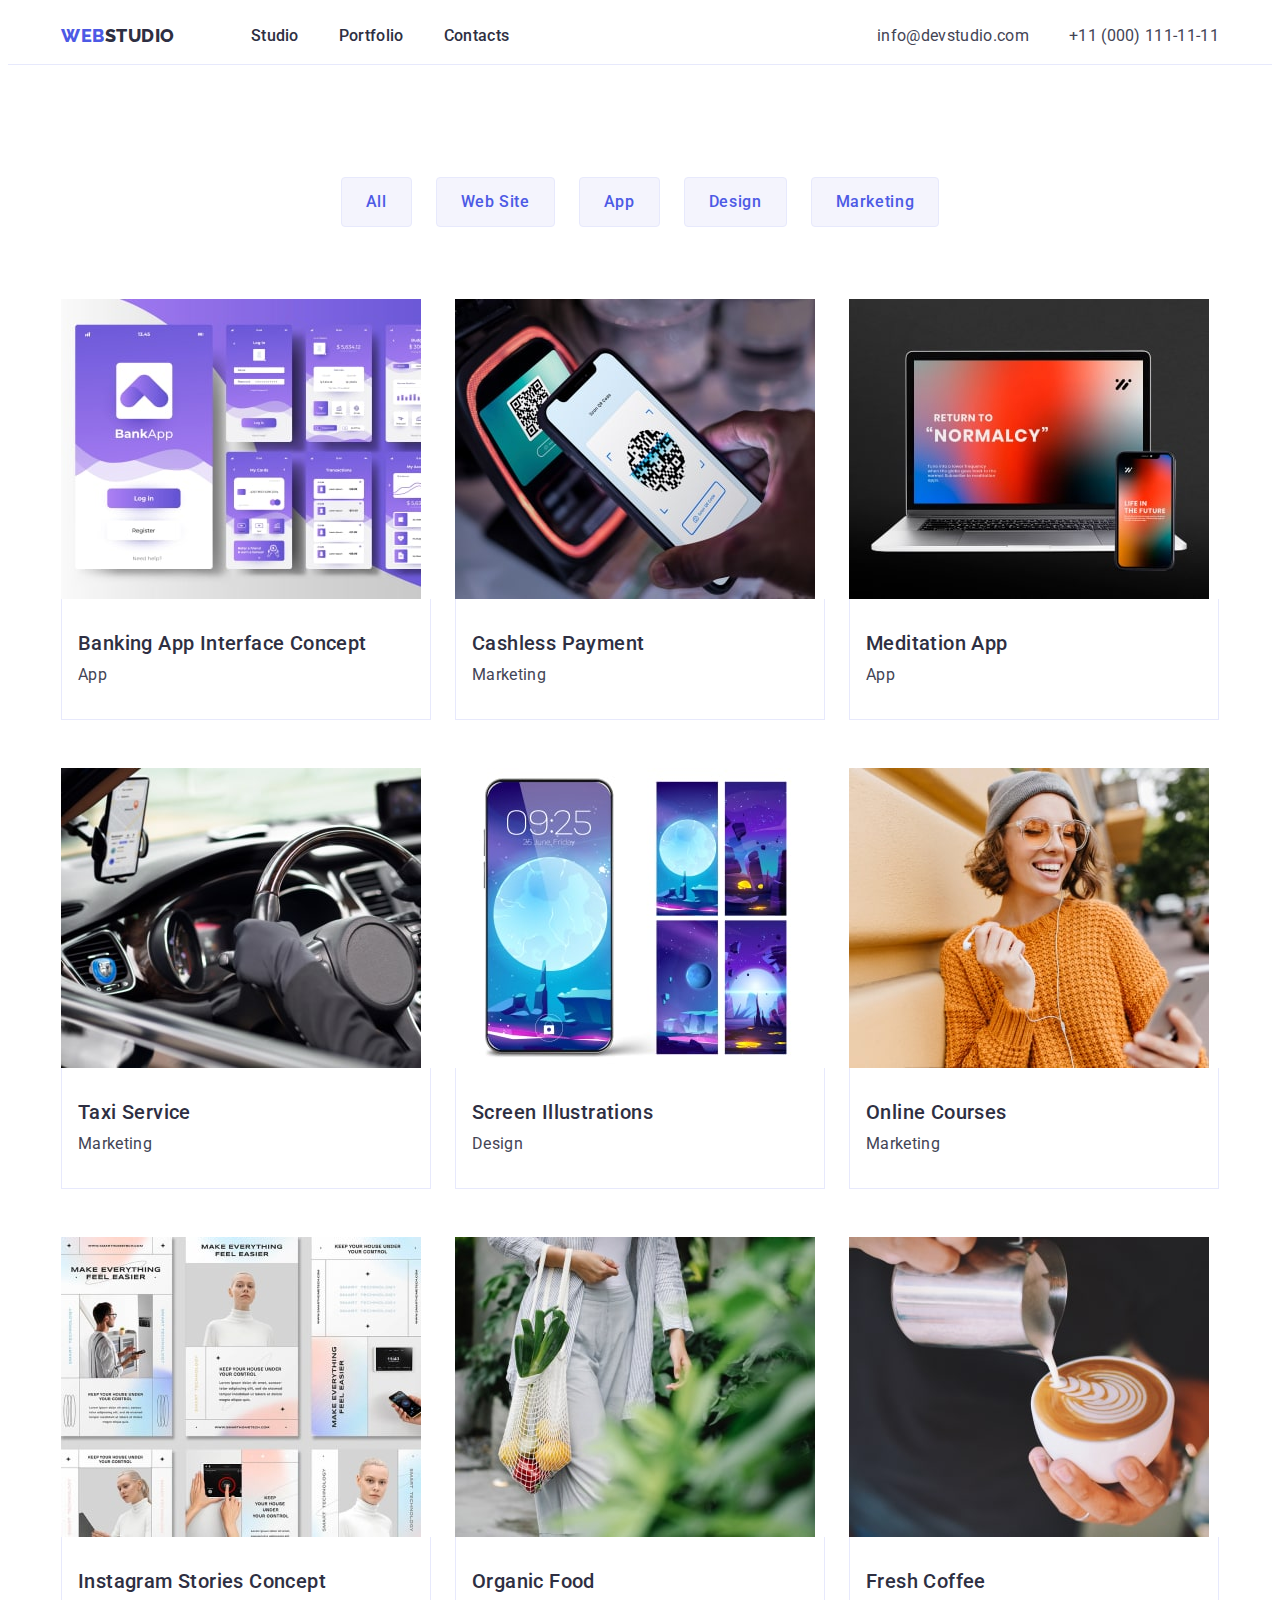
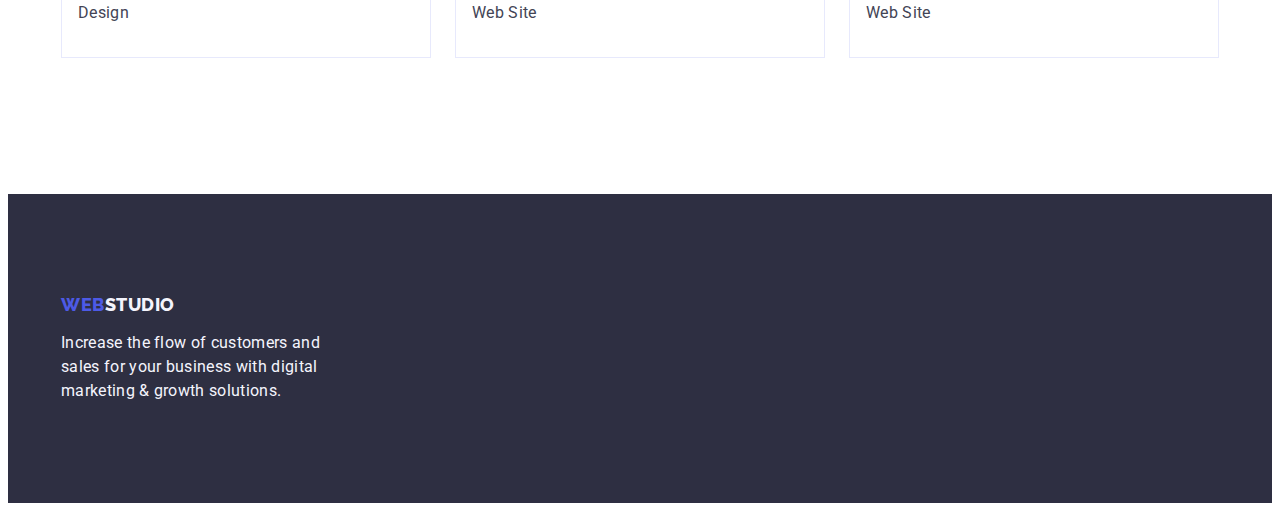
==== portfolio.html @ c76a2763 "Initial commit" ====
<!DOCTYPE html>
<html lang="en">
  <head>
    <meta charset="UTF-8" />
    <meta name="viewport" content="width=device-width, initial-scale=1.0" />
    <title>Portfolio</title>
    <link rel="preconnect" href="https://fonts.googleapis.com" />
    <link rel="preconnect" href="https://fonts.gstatic.com" crossorigin />
    <link
      href="https://fonts.googleapis.com/css2?family=Raleway:wght@800&family=Roboto:wght@400;500;700;900&display=swap"
      rel="stylesheet"
    />
    <link
      rel="stylesheet"
      href="https://cdnjs.cloudflare.com/ajax/libs/modern-normalize/2.0.0/modern-normalize.min.css"
      integrity="sha512-4xo8blKMVCiXpTaLzQSLSw3KFOVPWhm/TRtuPVc4WG6kUgjH6J03IBuG7JZPkcWMxJ5huwaBpOpnwYElP/m6wg=="
      crossorigin="anonymous"
      referrerpolicy="no-referrer"
    />
    <link rel="stylesheet" href="./css/style.css" />
  </head>
  <body>
    <header class="header">
      <div class="container header-container">
        <nav class="header-nav">
          <a class="logo-link link" href="./index.html"
            >Web<span class="logo-decoration">Studio</span></a
          >
          <ul class="menu-list list">
            <li class="menu-list-item">
              <a class="menu-link link" href="./index.html">Studio</a>
            </li>
            <li class="menu-list-item">
              <a class="menu-link link" href="./portfolio.html">Portfolio</a>
            </li>
            <li class="menu-list-item">
              <a class="menu-link link" href="">Contacts</a>
            </li>
          </ul>
        </nav>
        <address class="address">
          <ul class="address-list list">
            <li class="address-list-item">
              <a class="addres-link link" href="mailto:info@devstudio.com"
                >info@devstudio.com</a
              >
            </li>
            <li class="address-list-item">
              <a class="addres-link link" href="tel:+110001111111"
                >+11 (000) 111-11-11</a
              >
            </li>
          </ul>
        </address>
      </div>
    </header>
    <main>
      <section class="project-section">
        <div class="container">
          <h1 class="visually-hidden">Portfolio</h1>
          <ul class="button-list list">
            <li class="button-list-item">
              <button class="portfolio-btn" type="button">All</button>
            </li>
            <li class="button-list-item">
              <button class="portfolio-btn" type="button">Web Site</button>
            </li>
            <li class="button-list-item">
              <button class="portfolio-btn" type="button">App</button>
            </li>
            <li class="button-list-item">
              <button class="portfolio-btn" type="button">Design</button>
            </li>
            <li class="button-list-item">
              <button class="portfolio-btn" type="button">Marketing</button>
            </li>
          </ul>
          <ul class="project-list list">
            <li class="project-list-item">
              <a class="portfolio-link link" href="">
                <img
                  src="./images/img-8.jpg"
                  alt="Banking App"
                  width="360"
                  height="300"
                />
                <div class="progect-name-container">
                  <h2 class="project-title">Banking App Interface Concept</h2>
                  <p class="project-text">App</p>
                </div>
              </a>
            </li>
            <li class="project-list-item">
              <a class="portfolio-link link" href="">
                <img
                  src="./images/img-7.jpg"
                  alt="Cashless Payment"
                  width="360"
                  height="300"
                />
                <div class="progect-name-container">
                  <h2 class="project-title">Cashless Payment</h2>
                  <p class="project-text">Marketing</p>
                </div>
              </a>
            </li>
            <li class="project-list-item">
              <a class="portfolio-link link" href="">
                <img
                  src="./images/img-6.jpg"
                  alt="Meditation App"
                  width="360"
                  height="300"
                />
                <div class="progect-name-container">
                  <h2 class="project-title">Meditation App</h2>
                  <p class="project-text">App</p>
                </div>
              </a>
            </li>
            <li class="project-list-item">
              <a class="portfolio-link link" href="">
                <img
                  src="./images/img-5.jpg"
                  alt="Taxi Service"
                  width="360"
                  height="300"
                />
                <div class="progect-name-container">
                  <h2 class="project-title">Taxi Service</h2>
                  <p class="project-text">Marketing</p>
                </div>
              </a>
            </li>
            <li class="project-list-item">
              <a class="portfolio-link link" href="">
                <img
                  src="./images/img-4.jpg"
                  alt="Screen Illustrations"
                  width="360"
                  height="300"
                />
                <div class="progect-name-container">
                  <h2 class="project-title">Screen Illustrations</h2>
                  <p class="project-text">Design</p>
                </div>
              </a>
            </li>
            <li class="project-list-item">
              <a class="portfolio-link link" href="">
                <img
                  src="./images/img-3.jpg"
                  alt="Online Courses"
                  width="360"
                  height="300"
                />
                <div class="progect-name-container">
                  <h2 class="project-title">Online Courses</h2>
                  <p class="project-text">Marketing</p>
                </div>
              </a>
            </li>
            <li class="project-list-item">
              <a class="portfolio-link link" href="">
                <img
                  src="./images/img-2.jpg"
                  alt="Instagram Stories"
                  width="360"
                  height="300"
                />
                <div class="progect-name-container">
                  <h2 class="project-title">Instagram Stories Concept</h2>
                  <p class="project-text">Design</p>
                </div>
              </a>
            </li>
            <li class="project-list-item">
              <a class="portfolio-link link" href="">
                <img
                  src="./images/img-1.jpg"
                  alt="Organic Food"
                  width="360"
                  height="300"
                />
                <div class="progect-name-container">
                  <h2 class="project-title">Organic Food</h2>
                  <p class="project-text">Web Site</p>
                </div>
              </a>
            </li>
            <li class="project-list-item">
              <a class="portfolio-link link" href="">
                <img
                  src="./images/img.jpg"
                  alt="Fresh Coffee"
                  width="360"
                  height="300"
                />
                <div class="progect-name-container">
                  <h2 class="project-title">Fresh Coffee</h2>
                  <p class="project-text">Web Site</p>
                </div>
              </a>
            </li>
          </ul>
        </div>
      </section>
    </main>
    <footer class="footer">
      <div class="container">
        <a class="footer-logo-link link" href="./index.html"
          >Web<span class="footer-logo-decoration">Studio</span></a
        >
        <p class="footer-text">
          Increase the flow of customers and sales for your business with
          digital marketing & growth solutions.
        </p>
      </div>
    </footer>
  </body>
</html>
---- css/style.css ----
:root {
  --main-color: #434455;
  --main-background-color: #ffffff;
  --navy-blue: #2e2f42;
  --iris: #4d5ae5;
  --ocean: #404bbf;
  --cloud: #f4f4fd;
  --slate: #434455;
}
body {
  font-family: "Roboto", sans-serif;
  font-size: 16px;
  font-weight: 400;
  line-height: 1.5;
  color: var(--main-color);
  background-color: var(--main-background-color);
}
h1,
h2,
h3,
h4,
h5,
h6,
p {
  margin: 0;
}
ul {
  padding: 0;
}
img {
  display: block;
}
.link {
  text-decoration: none;
  color: inherit;
}
.list {
  list-style: none;
}
button {
  cursor: pointer;
  text-align: center;
}
.header {
  border-bottom: 1px solid #e7e9fc;
}
.visually-hidden {
  position: absolute;
  width: 1px;
  height: 1px;
  margin: -1px;
  border: 0;
  padding: 0;
  white-space: nowrap;
  clip-path: inset(100%);
  clip: rect(0 0 0 0);
  overflow: hidden;
}
.container {
  width: 1158px;
  padding-left: 15px;
  padding-right: 15px;
  margin: 0 auto;
}
.header-container {
  display: flex;
  align-items: center;
  justify-content: space-between;
}
.logo-link {
  font-family: Raleway, sans-serif;
  font-size: 18px;
  font-weight: 800;
  line-height: 1.17;
  letter-spacing: 0.03em;
  text-transform: uppercase;
  color: var(--iris);
  margin-right: 76px;
}
.logo-decoration {
  color: #2e2f42;
}
.header-nav {
  display: flex;
  align-items: center;
}
.menu-list {
  display: flex;
  align-items: center;
  gap: 40px;
}

.menu-link {
  font-weight: 500;
  color: var(--navy-blue);
  letter-spacing: 0.02em;
  padding: 24px 0;
}
.menu-link:hover,
.menu-link:focus {
  color: var(--ocean);
}
.address {
  font-style: normal;
}
.address-list {
  display: flex;
  gap: 40px;
}
.addres-link {
  color: var(--slate);
  letter-spacing: 0.02em;
}
.addres-link:not(:last-child) {
  margin-right: 20px;
}
.addres-link:hover,
.addres-link:focus {
  color: var(--ocean);
}
.section-solution {
  padding: 188px 0;
  margin: auto;
}
.solution-title {
  font-size: 56px;
  font-weight: 700;
  line-height: 1.07;
  letter-spacing: 0.02em;
  text-align: center;
  max-width: 496px;
  margin: 0 auto;
  color: #ffffff;
  padding-bottom: 48px;
}
.solution-btn {
  font-family: "Roboto", sans-serif;
  font-size: 16px;
  background-color: var(--iris);
  line-height: 1.5;
  letter-spacing: 0.04em;
  font-weight: 500;
  color: white;
  margin: 0 auto;
  display: block;
  min-width: 169px;
  height: 56px;
  border: none;
  border-radius: 4px;
}
.solution-btn:hover,
.solution-btn:focus {
  background-color: var(--ocean);
}
.section-company {
  padding: 120px 0;
}
.company-list,
.team-list,
.work-list {
  display: flex;
  gap: 24px;
}
.section-work {
  padding-bottom: 120px;
}
.section-team {
  background-color: var(--cloud);
}
.company-title,
.team-name,
.project-title {
  font-weight: 500;
  font-size: 20px;
  line-height: 1.2;
  letter-spacing: 0.02em;
  color: var(--navy-blue);
}
.company-title {
  margin-bottom: 8px;
}
.company-list-item {
  width: calc((100% - 48px) / 3);
}
.team-title,
.work-title {
  font-size: 36px;
  font-weight: 700;
  line-height: 1.11;
  color: var(--navy-blue);
  text-align: center;
  text-transform: capitalize;
  margin-bottom: 72px;
}
.section-team {
  padding: 120px 0;
}
.team-name-container {
  padding: 32px 16px;
}
.team-title,
.company-text {
  letter-spacing: 0.02em;
}
.team-list-item {
  background-color: #ffffff;
  border-radius: 0 0 4px 4px;
}
.team-name {
  margin-bottom: 8px;
  text-align: center;
}
.team-text {
  color: var(--slate);
  letter-spacing: 0.02em;
  text-align: center;
}

/* portfolio */

.project-section {
  padding-top: 96px;
  padding-bottom: 120px;
}
.button-list {
  display: flex;
  gap: 24px;
  justify-content: center;
  margin-bottom: 72px;
}
.portfolio-btn {
  font-family: "Roboto", sans-serif;
  font-size: 16px;
  letter-spacing: 0.04em;
  line-height: 1.5;
  background-color: var(--cloud);
  color: var(--iris);
  font-weight: 500;
  padding: 12px 24px;
  border-radius: 4px;
  border: 1px solid #e7e9fc;
}
.portfolio-btn:hover,
.portfolio-btn:focus {
  background-color: var(--ocean);
  color: #ffffff;
  border: 1px solid transparent;
}
.project-list {
  display: flex;
  flex-wrap: wrap;
  column-gap: 24px;
  row-gap: 48px;
}
.project-list-item {
  width: calc((100% - 48px) / 3);
}
.progect-name-container {
  padding: 32px 16px;
  border: 1px solid #e7e9fc;
  border-top: none;
}
.project-title {
  font-size: 20px;
  line-height: 1.2;
  font-weight: 500;
  margin-bottom: 8px;
  color: var(--navy-blue);
}
.project-text {
  color: var(--slate);
  letter-spacing: 0.02em;
}
.section-solution,
.footer {
  background-color: var(--navy-blue);
}
.footer {
  padding-top: 100px;
  padding-bottom: 100px;
}
.footer-text {
  color: var(--cloud);
  letter-spacing: 0.02em;
  max-width: 264px;
}
.footer-logo-link {
  display: inline-block;
  font-family: Raleway, sans-serif;
  font-size: 18px;
  font-weight: 800;
  line-height: 1.17;
  text-transform: uppercase;
  letter-spacing: 0.03em;
  color: var(--iris);
  margin-bottom: 16px;
}
.footer-logo-decoration {
  color: var(--cloud);
}
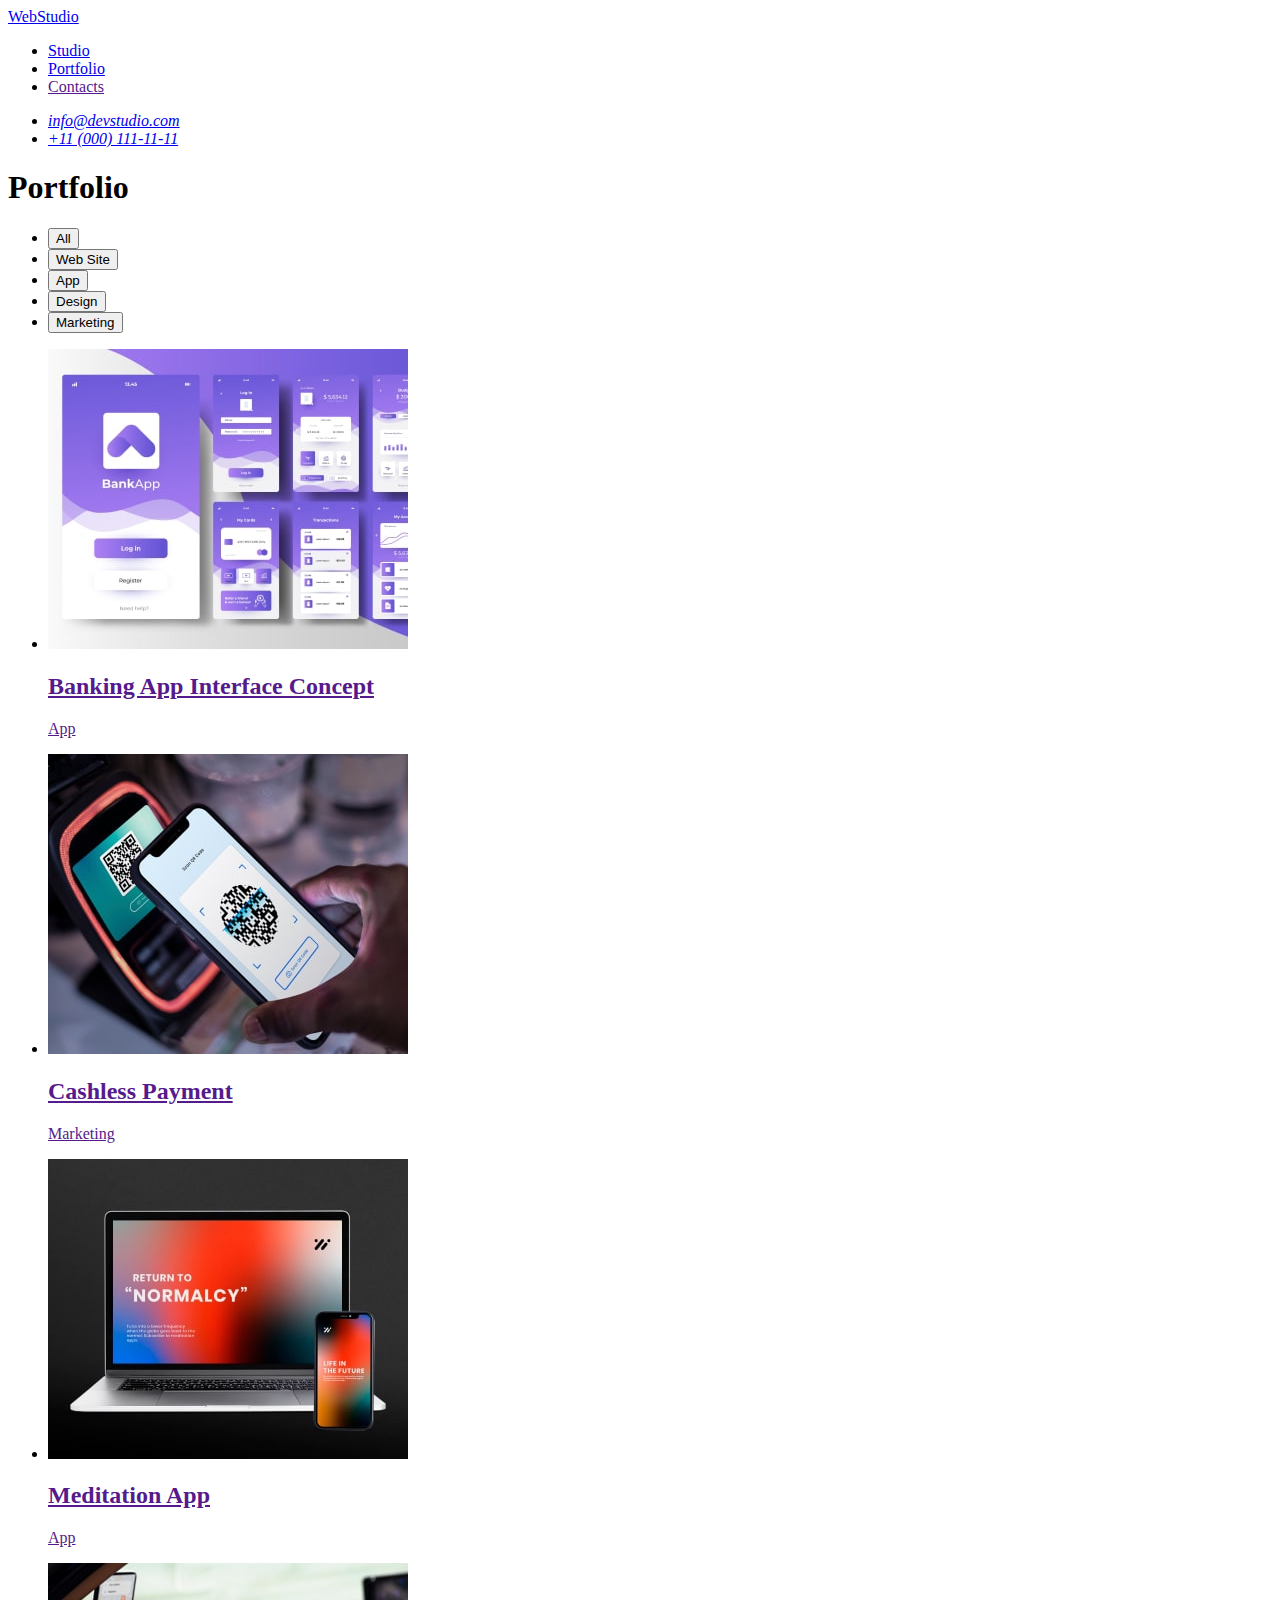
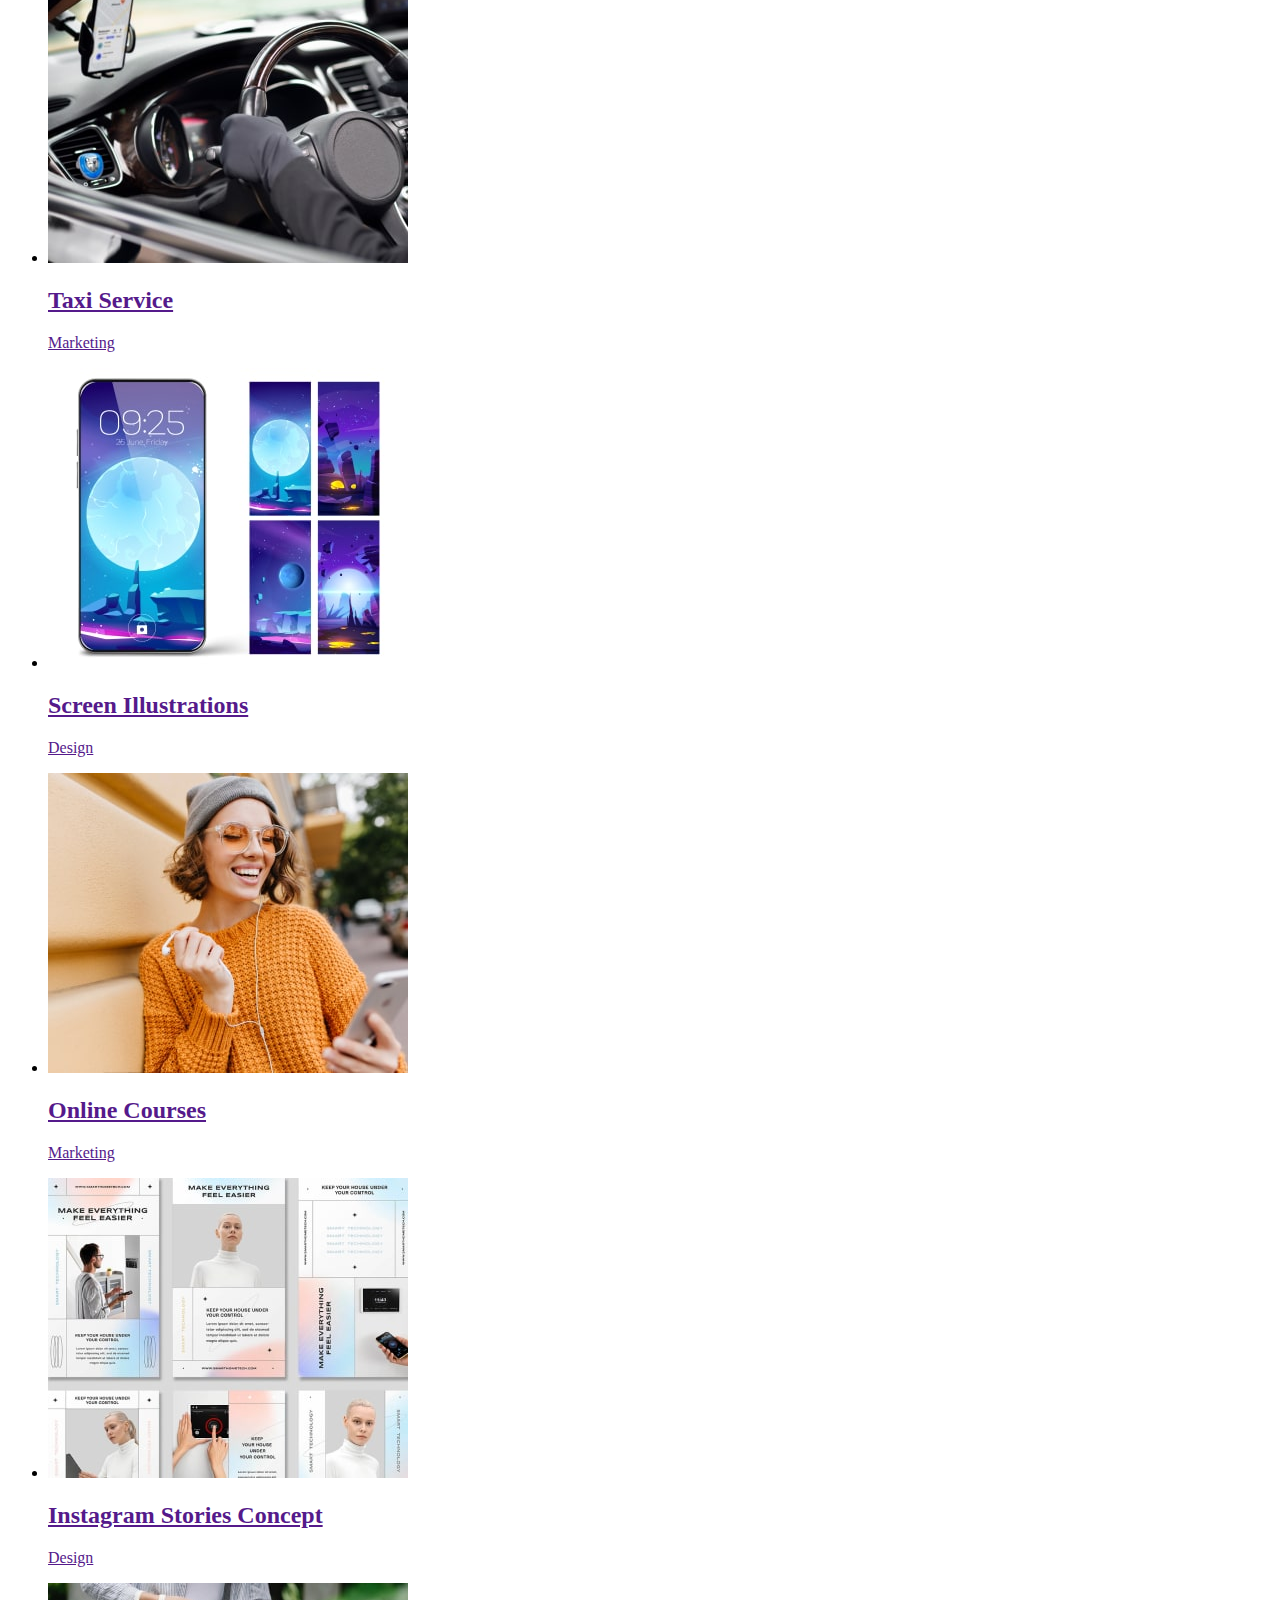
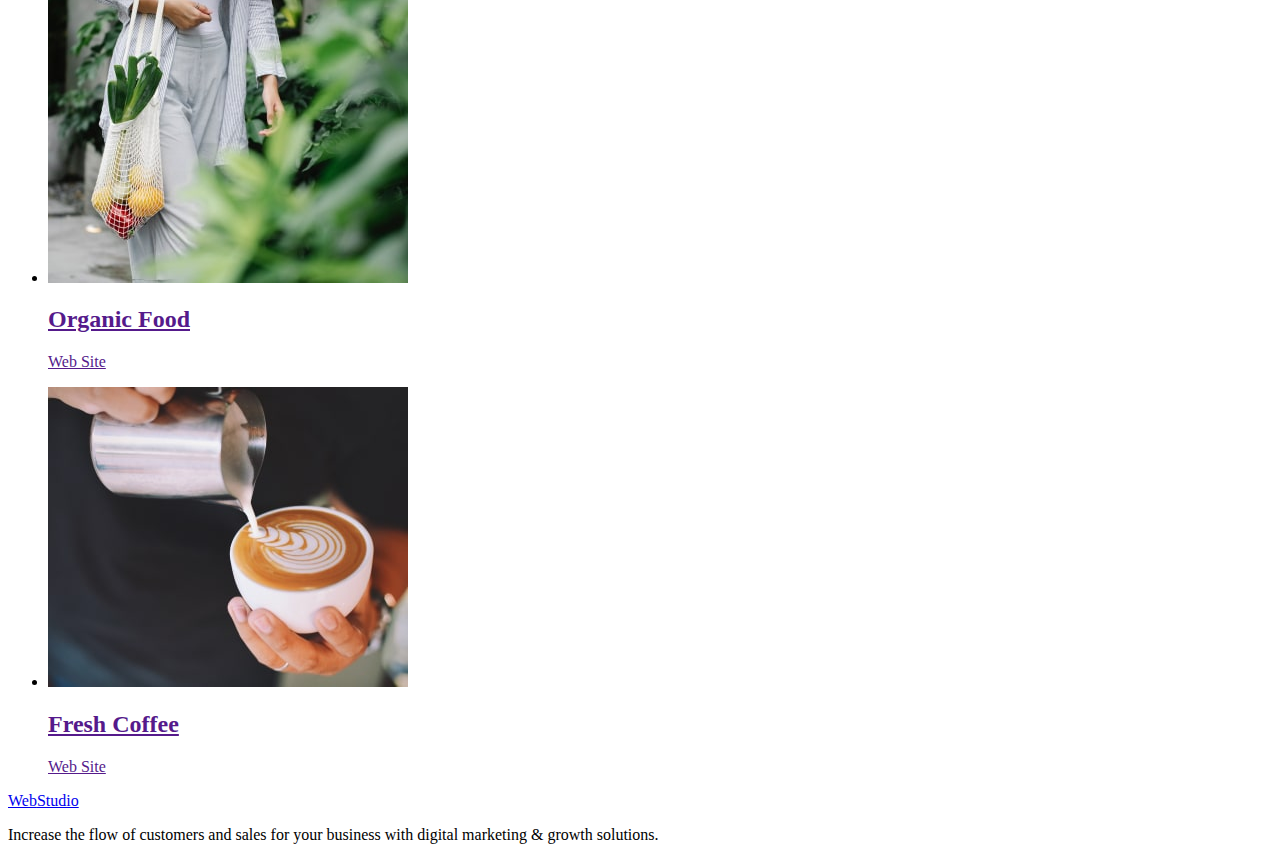
==== commit e26c0d1a: "Test error folder" ====
--- a/portfolio.html
+++ b/portfolio.html
@@ -17,7 +17,7 @@
       crossorigin="anonymous"
       referrerpolicy="no-referrer"
     />
-    <link rel="stylesheet" href="./css/style.css" />
+    <link rel="stylesheet" href="./CSS/style.css" />
   </head>
   <body>
     <header class="header">
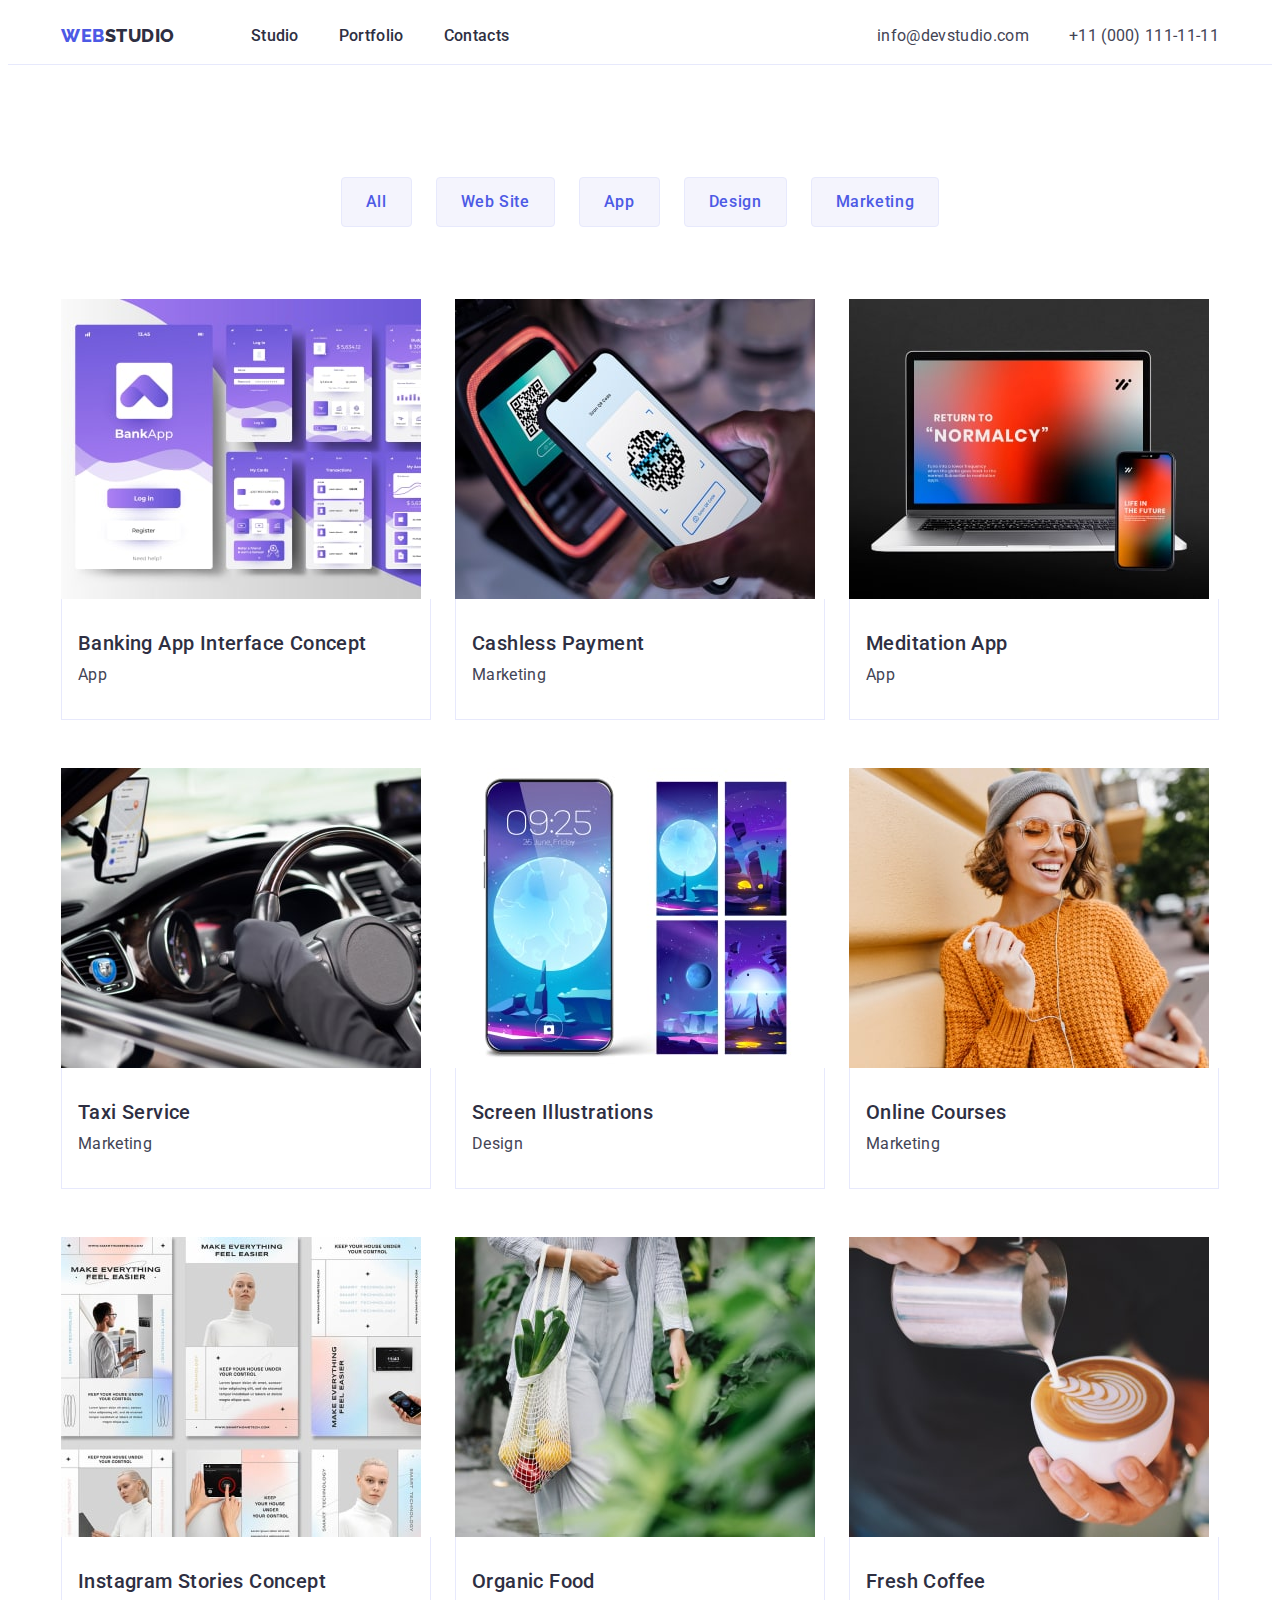
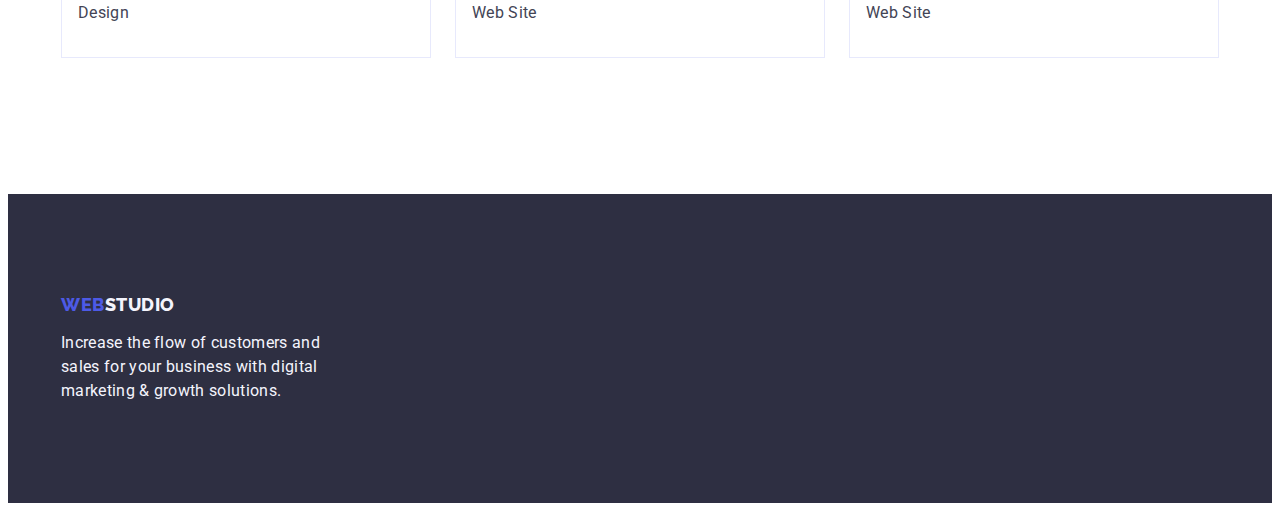
==== commit efa30f49: "Revert "Test error folder"" ====
--- a/portfolio.html
+++ b/portfolio.html
@@ -17,7 +17,7 @@
       crossorigin="anonymous"
       referrerpolicy="no-referrer"
     />
-    <link rel="stylesheet" href="./CSS/style.css" />
+    <link rel="stylesheet" href="./css/style.css" />
   </head>
   <body>
     <header class="header">
--- a/css/style.css
+++ b/css/style.css
@@ -0,0 +1,300 @@
+:root {
+  --main-color: #434455;
+  --main-background-color: #ffffff;
+  --navy-blue: #2e2f42;
+  --iris: #4d5ae5;
+  --ocean: #404bbf;
+  --cloud: #f4f4fd;
+  --slate: #434455;
+}
+body {
+  font-family: "Roboto", sans-serif;
+  font-size: 16px;
+  font-weight: 400;
+  line-height: 1.5;
+  color: var(--main-color);
+  background-color: var(--main-background-color);
+}
+h1,
+h2,
+h3,
+h4,
+h5,
+h6,
+p {
+  margin: 0;
+}
+ul {
+  padding: 0;
+}
+img {
+  display: block;
+}
+.link {
+  text-decoration: none;
+  color: inherit;
+}
+.list {
+  list-style: none;
+}
+button {
+  cursor: pointer;
+  text-align: center;
+}
+.header {
+  border-bottom: 1px solid #e7e9fc;
+}
+.visually-hidden {
+  position: absolute;
+  width: 1px;
+  height: 1px;
+  margin: -1px;
+  border: 0;
+  padding: 0;
+  white-space: nowrap;
+  clip-path: inset(100%);
+  clip: rect(0 0 0 0);
+  overflow: hidden;
+}
+.container {
+  width: 1158px;
+  padding-left: 15px;
+  padding-right: 15px;
+  margin: 0 auto;
+}
+.header-container {
+  display: flex;
+  align-items: center;
+  justify-content: space-between;
+}
+.logo-link {
+  font-family: Raleway, sans-serif;
+  font-size: 18px;
+  font-weight: 800;
+  line-height: 1.17;
+  letter-spacing: 0.03em;
+  text-transform: uppercase;
+  color: var(--iris);
+  margin-right: 76px;
+}
+.logo-decoration {
+  color: #2e2f42;
+}
+.header-nav {
+  display: flex;
+  align-items: center;
+}
+.menu-list {
+  display: flex;
+  align-items: center;
+  gap: 40px;
+}
+
+.menu-link {
+  font-weight: 500;
+  color: var(--navy-blue);
+  letter-spacing: 0.02em;
+  padding: 24px 0;
+}
+.menu-link:hover,
+.menu-link:focus {
+  color: var(--ocean);
+}
+.address {
+  font-style: normal;
+}
+.address-list {
+  display: flex;
+  gap: 40px;
+}
+.addres-link {
+  color: var(--slate);
+  letter-spacing: 0.02em;
+}
+.addres-link:not(:last-child) {
+  margin-right: 20px;
+}
+.addres-link:hover,
+.addres-link:focus {
+  color: var(--ocean);
+}
+.section-solution {
+  padding: 188px 0;
+  margin: auto;
+}
+.solution-title {
+  font-size: 56px;
+  font-weight: 700;
+  line-height: 1.07;
+  letter-spacing: 0.02em;
+  text-align: center;
+  max-width: 496px;
+  margin: 0 auto;
+  color: #ffffff;
+  padding-bottom: 48px;
+}
+.solution-btn {
+  font-family: "Roboto", sans-serif;
+  font-size: 16px;
+  background-color: var(--iris);
+  line-height: 1.5;
+  letter-spacing: 0.04em;
+  font-weight: 500;
+  color: white;
+  margin: 0 auto;
+  display: block;
+  min-width: 169px;
+  height: 56px;
+  border: none;
+  border-radius: 4px;
+}
+.solution-btn:hover,
+.solution-btn:focus {
+  background-color: var(--ocean);
+}
+.section-company {
+  padding: 120px 0;
+}
+.company-list,
+.team-list,
+.work-list {
+  display: flex;
+  gap: 24px;
+}
+.section-work {
+  padding-bottom: 120px;
+}
+.section-team {
+  background-color: var(--cloud);
+}
+.company-title,
+.team-name,
+.project-title {
+  font-weight: 500;
+  font-size: 20px;
+  line-height: 1.2;
+  letter-spacing: 0.02em;
+  color: var(--navy-blue);
+}
+.company-title {
+  margin-bottom: 8px;
+}
+.company-list-item {
+  width: calc((100% - 48px) / 3);
+}
+.team-title,
+.work-title {
+  font-size: 36px;
+  font-weight: 700;
+  line-height: 1.11;
+  color: var(--navy-blue);
+  text-align: center;
+  text-transform: capitalize;
+  margin-bottom: 72px;
+}
+.section-team {
+  padding: 120px 0;
+}
+.team-name-container {
+  padding: 32px 16px;
+}
+.team-title,
+.company-text {
+  letter-spacing: 0.02em;
+}
+.team-list-item {
+  background-color: #ffffff;
+  border-radius: 0 0 4px 4px;
+}
+.team-name {
+  margin-bottom: 8px;
+  text-align: center;
+}
+.team-text {
+  color: var(--slate);
+  letter-spacing: 0.02em;
+  text-align: center;
+}
+
+/* portfolio */
+
+.project-section {
+  padding-top: 96px;
+  padding-bottom: 120px;
+}
+.button-list {
+  display: flex;
+  gap: 24px;
+  justify-content: center;
+  margin-bottom: 72px;
+}
+.portfolio-btn {
+  font-family: "Roboto", sans-serif;
+  font-size: 16px;
+  letter-spacing: 0.04em;
+  line-height: 1.5;
+  background-color: var(--cloud);
+  color: var(--iris);
+  font-weight: 500;
+  padding: 12px 24px;
+  border-radius: 4px;
+  border: 1px solid #e7e9fc;
+}
+.portfolio-btn:hover,
+.portfolio-btn:focus {
+  background-color: var(--ocean);
+  color: #ffffff;
+  border: 1px solid transparent;
+}
+.project-list {
+  display: flex;
+  flex-wrap: wrap;
+  column-gap: 24px;
+  row-gap: 48px;
+}
+.project-list-item {
+  width: calc((100% - 48px) / 3);
+}
+.progect-name-container {
+  padding: 32px 16px;
+  border: 1px solid #e7e9fc;
+  border-top: none;
+}
+.project-title {
+  font-size: 20px;
+  line-height: 1.2;
+  font-weight: 500;
+  margin-bottom: 8px;
+  color: var(--navy-blue);
+}
+.project-text {
+  color: var(--slate);
+  letter-spacing: 0.02em;
+}
+.section-solution,
+.footer {
+  background-color: var(--navy-blue);
+}
+.footer {
+  padding-top: 100px;
+  padding-bottom: 100px;
+}
+.footer-text {
+  color: var(--cloud);
+  letter-spacing: 0.02em;
+  max-width: 264px;
+}
+.footer-logo-link {
+  display: inline-block;
+  font-family: Raleway, sans-serif;
+  font-size: 18px;
+  font-weight: 800;
+  line-height: 1.17;
+  text-transform: uppercase;
+  letter-spacing: 0.03em;
+  color: var(--iris);
+  margin-bottom: 16px;
+}
+.footer-logo-decoration {
+  color: var(--cloud);
+}
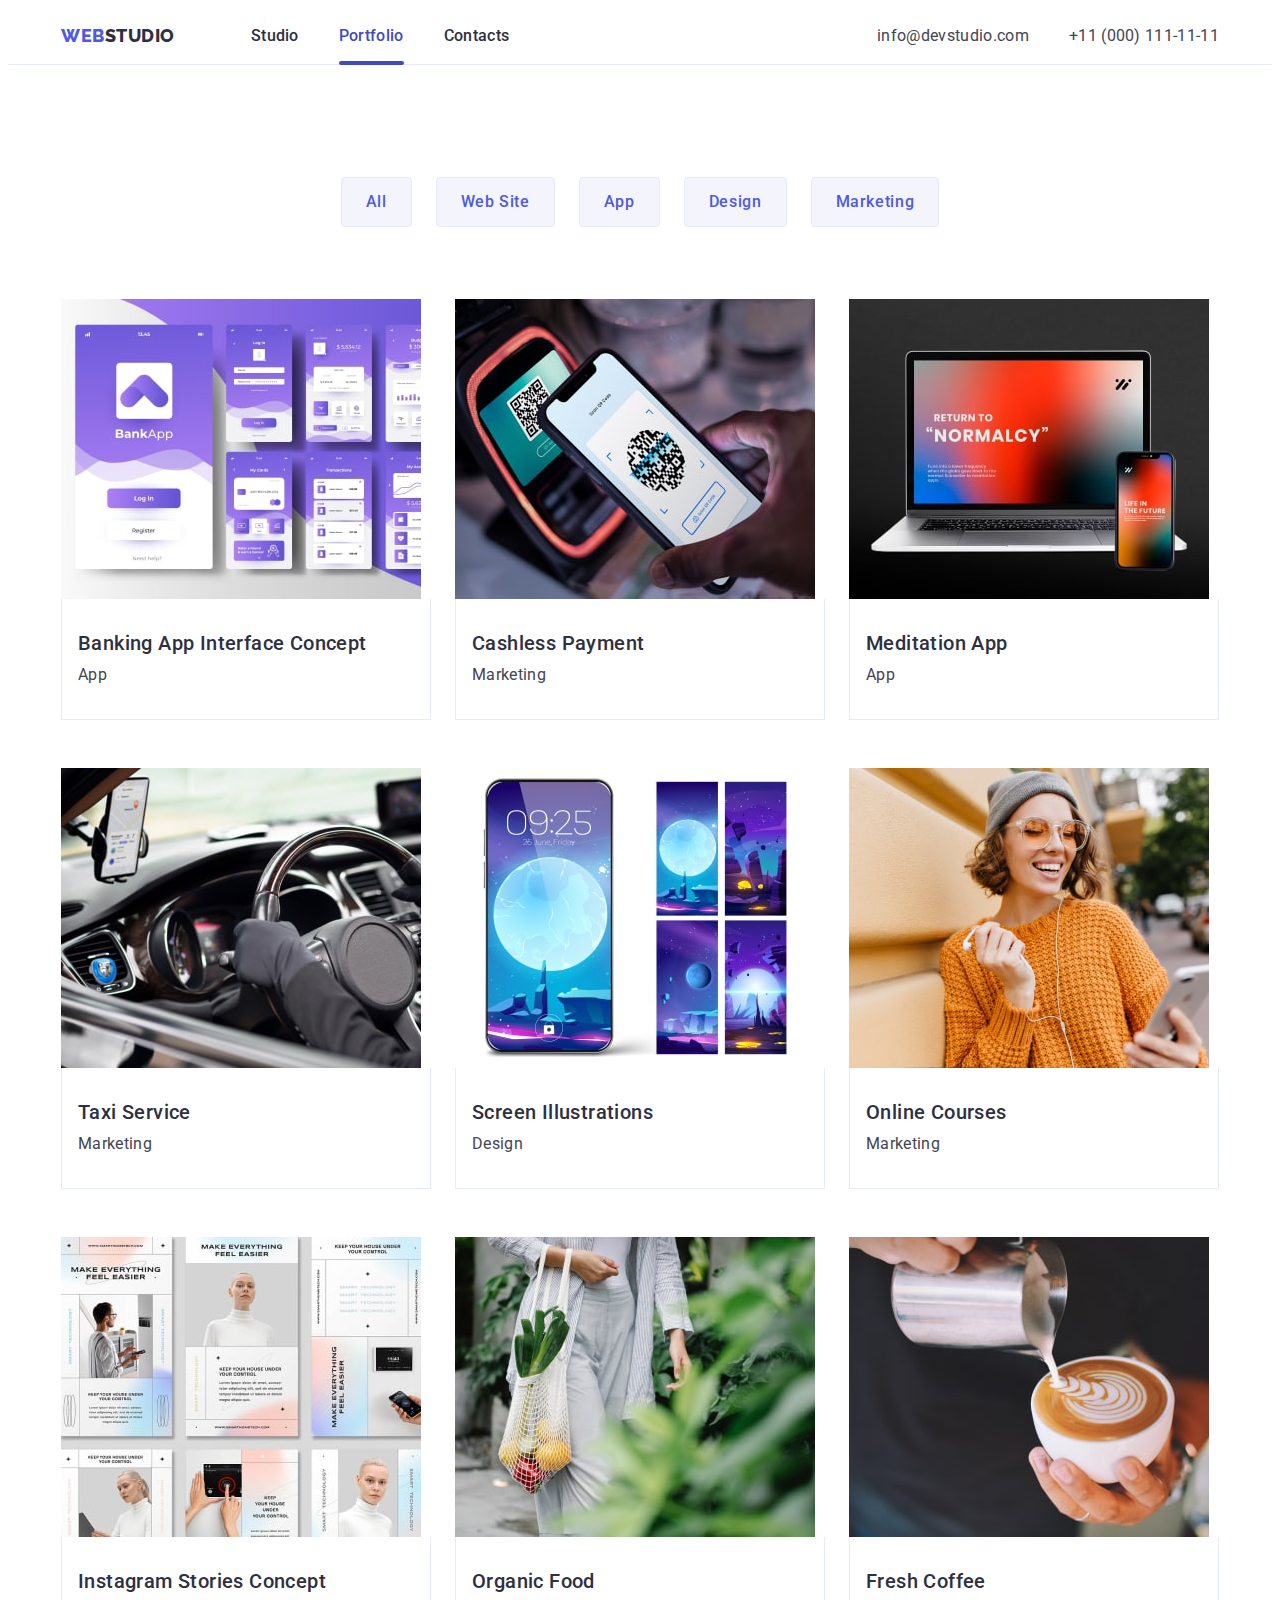
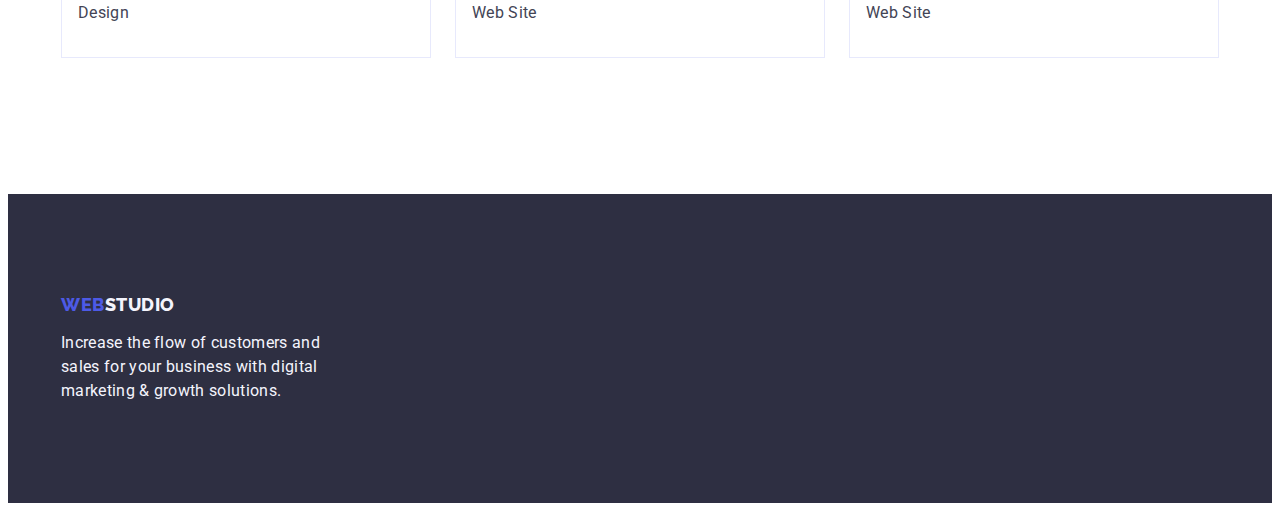
==== commit 1b8f5155: "Wrote styles for SVG" ====
--- a/portfolio.html
+++ b/portfolio.html
@@ -31,7 +31,9 @@
               <a class="menu-link link" href="./index.html">Studio</a>
             </li>
             <li class="menu-list-item">
-              <a class="menu-link link" href="./portfolio.html">Portfolio</a>
+              <a class="menu-link link active" href="./portfolio.html"
+                >Portfolio</a
+              >
             </li>
             <li class="menu-list-item">
               <a class="menu-link link" href="">Contacts</a>
--- a/css/style.css
+++ b/css/style.css
@@ -67,6 +67,15 @@
   align-items: center;
   justify-content: space-between;
 }
+.company-item-icons-container {
+  display: flex;
+  align-items: center;
+  justify-content: center;
+  height: 112px;
+  background-color: #f4f4fd;
+  border-radius: 4px;
+  margin-bottom: 8px;
+}
 .logo-link {
   font-family: Raleway, sans-serif;
   font-size: 18px;
@@ -77,6 +86,7 @@
   color: var(--iris);
   margin-right: 76px;
 }
+
 .logo-decoration {
   color: #2e2f42;
 }
@@ -95,6 +105,22 @@
   color: var(--navy-blue);
   letter-spacing: 0.02em;
   padding: 24px 0;
+}
+.active {
+  color: #404bbf;
+  position: relative;
+  transition: color 250ms cubic-bezier(0.4, 0, 0.2, 1);
+}
+.active::after {
+  content: "";
+  position: absolute;
+  left: 0;
+  bottom: -1px;
+  height: 4px;
+  background-color: #404bbf;
+  border-radius: 2px;
+  width: 100%;
+  top: 59px;
 }
 .menu-link:hover,
 .menu-link:focus {
@@ -121,6 +147,14 @@
 .section-solution {
   padding: 188px 0;
   margin: auto;
+  background-image: linear-gradient(
+      rgba(46, 47, 66, 0.7),
+      rgba(46, 47, 66, 0.7)
+    ),
+    url(../images/people-office.jpg);
+  background-repeat: no-repeat;
+  background-position: center;
+  background-size: cover;
 }
 .solution-title {
   font-size: 56px;
@@ -214,8 +248,30 @@
   color: var(--slate);
   letter-spacing: 0.02em;
   text-align: center;
+  margin-bottom: 8px;
 }
 
+.social-list {
+  display: flex;
+  justify-content: center;
+  align-items: center;
+  gap: 24px;
+}
+.social-list-item {
+}
+.social-item-link {
+  display: flex;
+  justify-content: center;
+  align-items: center;
+  background-color: var(--iris);
+  fill: var(--cloud);
+  border-radius: 50%;
+  width: 40px;
+  height: 40px;
+}
+.social-item-link:hover {
+  background-color: var(--ocean);
+}
 /* portfolio */
 
 .project-section {
@@ -271,6 +327,43 @@
   color: var(--slate);
   letter-spacing: 0.02em;
 }
+.costomers-section {
+  padding: 120px 0;
+}
+.costomers-tetle {
+  text-align: center;
+  font-size: 36px;
+  font-style: normal;
+  font-weight: 700;
+  line-height: 1.1;
+  letter-spacing: 0.72px;
+  text-transform: capitalize;
+  margin-bottom: 72px;
+}
+.costomers-list {
+  display: flex;
+  justify-content: center;
+  gap: 24px;
+}
+.costomers-list-item {
+  width: calc((100% - 120px) / 6);
+  height: 88px;
+}
+.costomers-item-link {
+  display: flex;
+  justify-content: center;
+  align-items: center;
+  fill: #8e8f99;
+  border: 1px solid #8e8f99;
+  border-radius: 4px;
+  text-align: center;
+  width: 100%;
+  height: 100%;
+}
+.costomers-item-link:hover {
+  border-color: var(--ocean);
+  fill: var(--ocean);
+}
 .section-solution,
 .footer {
   background-color: var(--navy-blue);
@@ -278,6 +371,13 @@
 .footer {
   padding-top: 100px;
   padding-bottom: 100px;
+}
+.footer-container {
+  display: flex;
+  align-items: baseline;
+}
+.footer-info {
+  margin-right: 120px;
 }
 .footer-text {
   color: var(--cloud);
@@ -298,3 +398,35 @@
 .footer-logo-decoration {
   color: var(--cloud);
 }
+
+.footer-social-container {
+}
+.footer-social-list {
+  display: flex;
+  justify-content: center;
+  align-items: center;
+  gap: 24px;
+}
+.footer-social-list-item {
+}
+.footer-social-item-link {
+  display: flex;
+  justify-content: center;
+  align-items: center;
+  fill: var(--cloud);
+  width: 40px;
+  height: 40px;
+  background-color: var(--iris);
+  border-radius: 50%;
+}
+.footer-social-item-link:hover {
+  background-color: #31d0aa;
+}
+.footer-social-title {
+  font-size: 16px;
+  font-style: normal;
+  font-weight: 500;
+  line-height: 1.5;
+  letter-spacing: 0.32px;
+  color: white;
+}
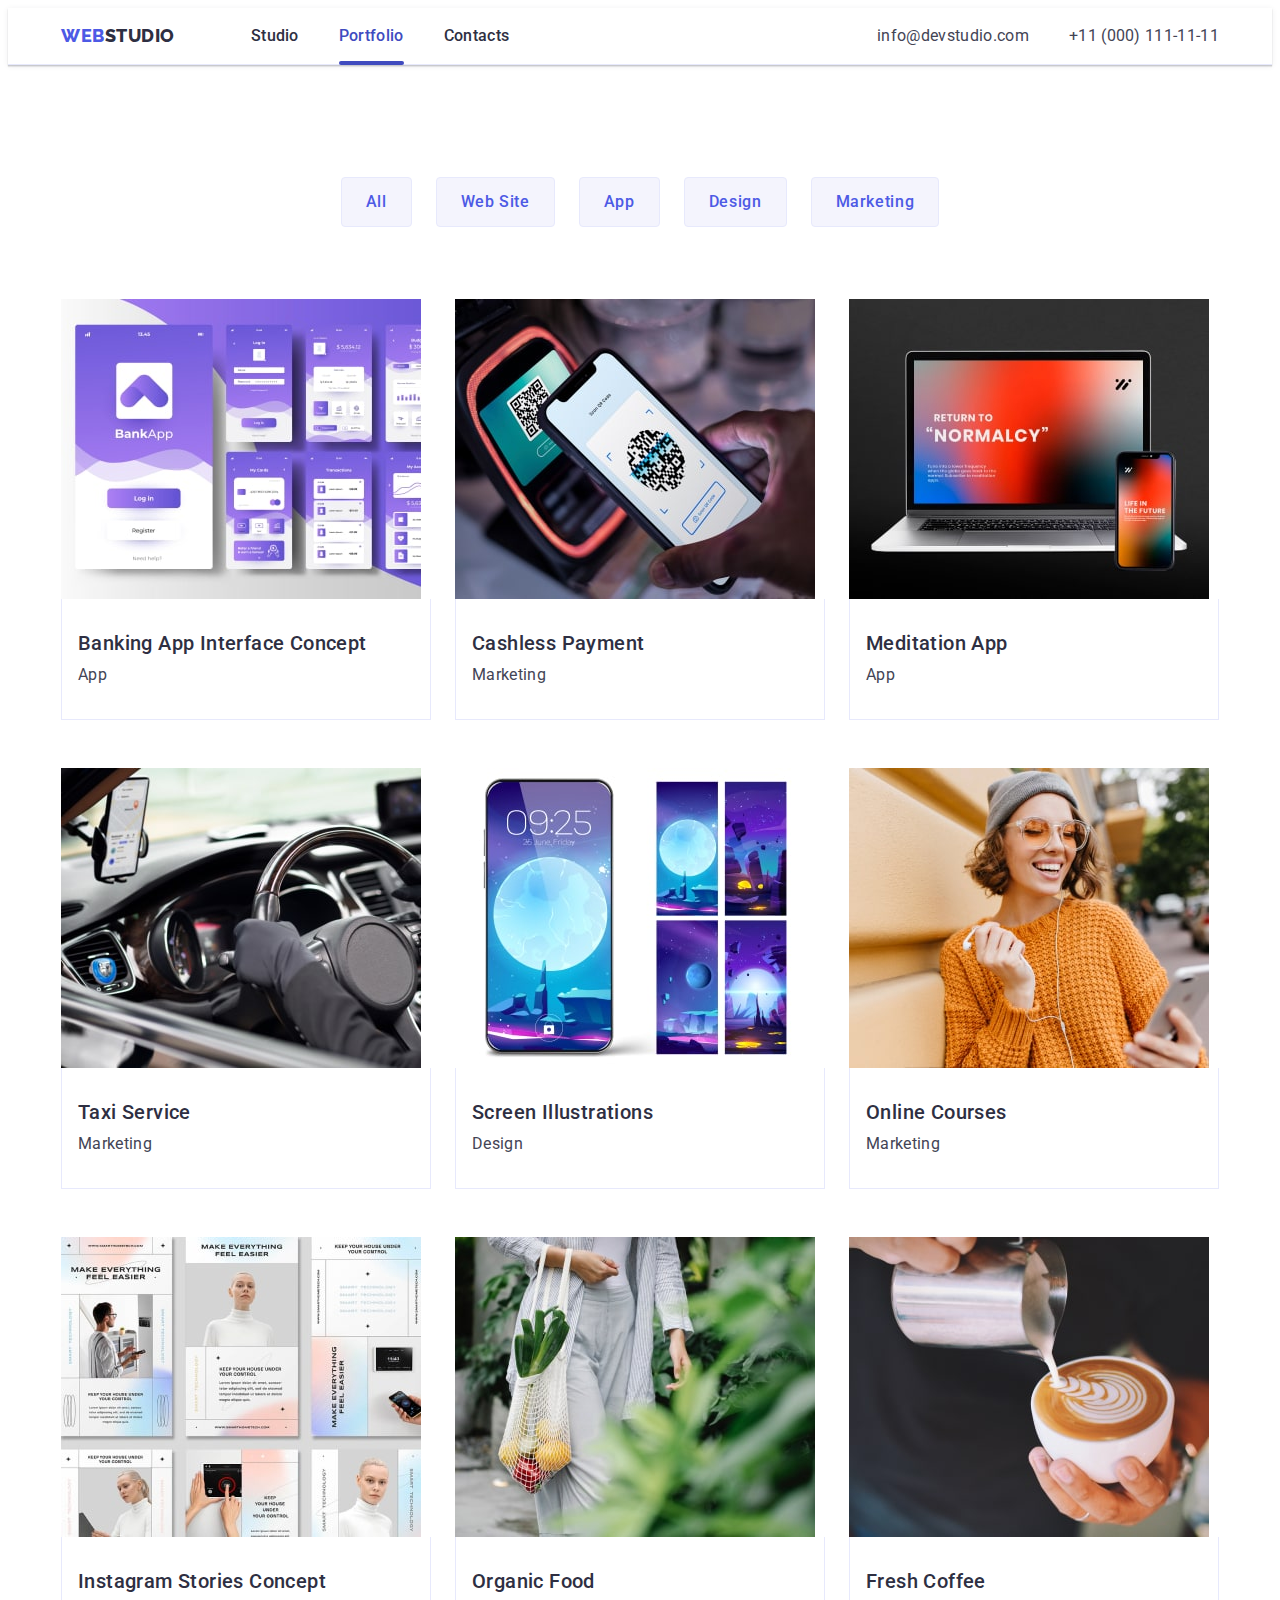
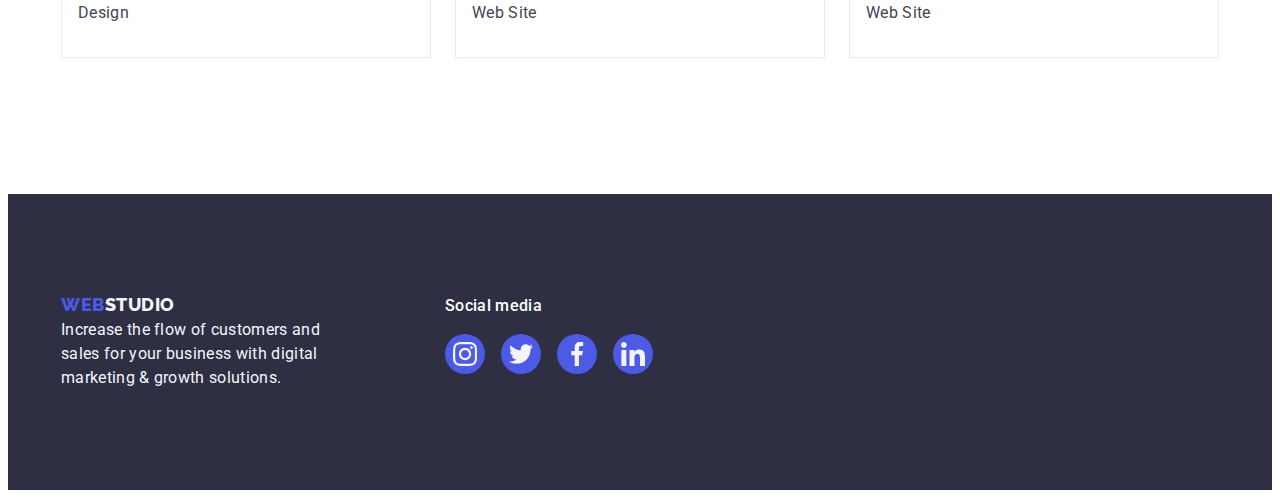
==== commit df6518c7: "Added an overlay and social buttons." ====
--- a/portfolio.html
+++ b/portfolio.html
@@ -80,12 +80,19 @@
           <ul class="project-list list">
             <li class="project-list-item">
               <a class="portfolio-link link" href="">
-                <img
-                  src="./images/img-8.jpg"
-                  alt="Banking App"
-                  width="360"
-                  height="300"
-                />
+                <div class="overlay-container">
+                  <img
+                    src="./images/img-8.jpg"
+                    alt="Banking App"
+                    width="360"
+                    height="300"
+                  />
+                  <p class="overlay-text">
+                    14 Stylish and User-Friendly App Design Concepts · Task
+                    Manager App · Calorie Tracker App · Exotic Fruit Ecommerce
+                    App · Cloud Storage App
+                  </p>
+                </div>
                 <div class="progect-name-container">
                   <h2 class="project-title">Banking App Interface Concept</h2>
                   <p class="project-text">App</p>
@@ -94,12 +101,19 @@
             </li>
             <li class="project-list-item">
               <a class="portfolio-link link" href="">
-                <img
-                  src="./images/img-7.jpg"
-                  alt="Cashless Payment"
-                  width="360"
-                  height="300"
-                />
+                <div class="overlay-container">
+                  <img
+                    src="./images/img-7.jpg"
+                    alt="Cashless Payment"
+                    width="360"
+                    height="300"
+                  />
+                  <p class="overlay-text">
+                    14 Stylish and User-Friendly App Design Concepts · Task
+                    Manager App · Calorie Tracker App · Exotic Fruit Ecommerce
+                    App · Cloud Storage App
+                  </p>
+                </div>
                 <div class="progect-name-container">
                   <h2 class="project-title">Cashless Payment</h2>
                   <p class="project-text">Marketing</p>
@@ -108,12 +122,19 @@
             </li>
             <li class="project-list-item">
               <a class="portfolio-link link" href="">
-                <img
-                  src="./images/img-6.jpg"
-                  alt="Meditation App"
-                  width="360"
-                  height="300"
-                />
+                <div class="overlay-container">
+                  <img
+                    src="./images/img-6.jpg"
+                    alt="Meditation App"
+                    width="360"
+                    height="300"
+                  />
+                  <p class="overlay-text">
+                    14 Stylish and User-Friendly App Design Concepts · Task
+                    Manager App · Calorie Tracker App · Exotic Fruit Ecommerce
+                    App · Cloud Storage App
+                  </p>
+                </div>
                 <div class="progect-name-container">
                   <h2 class="project-title">Meditation App</h2>
                   <p class="project-text">App</p>
@@ -122,12 +143,19 @@
             </li>
             <li class="project-list-item">
               <a class="portfolio-link link" href="">
-                <img
-                  src="./images/img-5.jpg"
-                  alt="Taxi Service"
-                  width="360"
-                  height="300"
-                />
+                <div class="overlay-container">
+                  <img
+                    src="./images/img-5.jpg"
+                    alt="Taxi Service"
+                    width="360"
+                    height="300"
+                  />
+                  <p class="overlay-text">
+                    14 Stylish and User-Friendly App Design Concepts · Task
+                    Manager App · Calorie Tracker App · Exotic Fruit Ecommerce
+                    App · Cloud Storage App
+                  </p>
+                </div>
                 <div class="progect-name-container">
                   <h2 class="project-title">Taxi Service</h2>
                   <p class="project-text">Marketing</p>
@@ -136,12 +164,19 @@
             </li>
             <li class="project-list-item">
               <a class="portfolio-link link" href="">
-                <img
-                  src="./images/img-4.jpg"
-                  alt="Screen Illustrations"
-                  width="360"
-                  height="300"
-                />
+                <div class="overlay-container">
+                  <img
+                    src="./images/img-4.jpg"
+                    alt="Screen Illustrations"
+                    width="360"
+                    height="300"
+                  />
+                  <p class="overlay-text">
+                    14 Stylish and User-Friendly App Design Concepts · Task
+                    Manager App · Calorie Tracker App · Exotic Fruit Ecommerce
+                    App · Cloud Storage App
+                  </p>
+                </div>
                 <div class="progect-name-container">
                   <h2 class="project-title">Screen Illustrations</h2>
                   <p class="project-text">Design</p>
@@ -150,12 +185,19 @@
             </li>
             <li class="project-list-item">
               <a class="portfolio-link link" href="">
-                <img
-                  src="./images/img-3.jpg"
-                  alt="Online Courses"
-                  width="360"
-                  height="300"
-                />
+                <div class="overlay-container">
+                  <img
+                    src="./images/img-3.jpg"
+                    alt="Online Courses"
+                    width="360"
+                    height="300"
+                  />
+                  <p class="overlay-text">
+                    14 Stylish and User-Friendly App Design Concepts · Task
+                    Manager App · Calorie Tracker App · Exotic Fruit Ecommerce
+                    App · Cloud Storage App
+                  </p>
+                </div>
                 <div class="progect-name-container">
                   <h2 class="project-title">Online Courses</h2>
                   <p class="project-text">Marketing</p>
@@ -164,12 +206,19 @@
             </li>
             <li class="project-list-item">
               <a class="portfolio-link link" href="">
-                <img
-                  src="./images/img-2.jpg"
-                  alt="Instagram Stories"
-                  width="360"
-                  height="300"
-                />
+                <div class="overlay-container">
+                  <img
+                    src="./images/img-2.jpg"
+                    alt="Instagram Stories"
+                    width="360"
+                    height="300"
+                  />
+                  <p class="overlay-text">
+                    14 Stylish and User-Friendly App Design Concepts · Task
+                    Manager App · Calorie Tracker App · Exotic Fruit Ecommerce
+                    App · Cloud Storage App
+                  </p>
+                </div>
                 <div class="progect-name-container">
                   <h2 class="project-title">Instagram Stories Concept</h2>
                   <p class="project-text">Design</p>
@@ -178,12 +227,19 @@
             </li>
             <li class="project-list-item">
               <a class="portfolio-link link" href="">
-                <img
-                  src="./images/img-1.jpg"
-                  alt="Organic Food"
-                  width="360"
-                  height="300"
-                />
+                <div class="overlay-container">
+                  <img
+                    src="./images/img-1.jpg"
+                    alt="Organic Food"
+                    width="360"
+                    height="300"
+                  />
+                  <p class="overlay-text">
+                    14 Stylish and User-Friendly App Design Concepts · Task
+                    Manager App · Calorie Tracker App · Exotic Fruit Ecommerce
+                    App · Cloud Storage App
+                  </p>
+                </div>
                 <div class="progect-name-container">
                   <h2 class="project-title">Organic Food</h2>
                   <p class="project-text">Web Site</p>
@@ -192,12 +248,19 @@
             </li>
             <li class="project-list-item">
               <a class="portfolio-link link" href="">
-                <img
-                  src="./images/img.jpg"
-                  alt="Fresh Coffee"
-                  width="360"
-                  height="300"
-                />
+                <div class="overlay-container">
+                  <img
+                    src="./images/img.jpg"
+                    alt="Fresh Coffee"
+                    width="360"
+                    height="300"
+                  />
+                  <p class="overlay-text">
+                    14 Stylish and User-Friendly App Design Concepts · Task
+                    Manager App · Calorie Tracker App · Exotic Fruit Ecommerce
+                    App · Cloud Storage App
+                  </p>
+                </div>
                 <div class="progect-name-container">
                   <h2 class="project-title">Fresh Coffee</h2>
                   <p class="project-text">Web Site</p>
@@ -209,14 +272,49 @@
       </section>
     </main>
     <footer class="footer">
-      <div class="container">
-        <a class="footer-logo-link link" href="./index.html"
-          >Web<span class="footer-logo-decoration">Studio</span></a
-        >
-        <p class="footer-text">
-          Increase the flow of customers and sales for your business with
-          digital marketing & growth solutions.
-        </p>
+      <div class="container footer-container">
+        <div class="footer-info">
+          <a class="footer-logo-link link" href="./index.html"
+            >Web<span class="footer-logo-decoration">Studio</span></a
+          >
+          <p class="footer-text">
+            Increase the flow of customers and sales for your business with
+            digital marketing & growth solutions.
+          </p>
+        </div>
+        <div class="footer-social-container">
+          <p class="footer-social-text">Social media</p>
+          <ul class="footer-social-list list">
+            <li class="footer-social-list-item">
+              <a class="footer-social-item-link link" href="">
+                <svg class="footer-svg" width="24" height="24">
+                  <use href="./images/icons.svg#icon-instagram"></use>
+                </svg>
+              </a>
+            </li>
+            <li class="footer-social-list-item">
+              <a class="footer-social-item-link link" href="">
+                <svg class="footer-svg" width="24" height="24">
+                  <use href="./images/icons.svg#icon-twitter"></use>
+                </svg>
+              </a>
+            </li>
+            <li class="footer-social-list-item">
+              <a class="footer-social-item-link link" href="">
+                <svg class="footer-svg" width="24" height="24">
+                  <use href="./images/icons.svg#icon-facebook"></use>
+                </svg>
+              </a>
+            </li>
+            <li class="footer-social-list-item">
+              <a class="footer-social-item-link link" href="">
+                <svg class="footer-svg" width="24" height="24">
+                  <use href="./images/icons.svg#icon-linkedin"></use>
+                </svg>
+              </a>
+            </li>
+          </ul>
+        </div>
       </div>
     </footer>
   </body>
--- a/css/style.css
+++ b/css/style.css
@@ -6,6 +6,7 @@
   --ocean: #404bbf;
   --cloud: #f4f4fd;
   --slate: #434455;
+  --customers-color: #8e8f99;
 }
 body {
   font-family: "Roboto", sans-serif;
@@ -43,6 +44,8 @@
 }
 .header {
   border-bottom: 1px solid #e7e9fc;
+  box-shadow: 0px 2px 1px rgba(46, 47, 66, 0.08),
+    0px 1px 1px rgba(46, 47, 66, 0.16), 0px 1px 6px rgba(46, 47, 66, 0.08);
 }
 .visually-hidden {
   position: absolute;
@@ -136,6 +139,7 @@
 .addres-link {
   color: var(--slate);
   letter-spacing: 0.02em;
+  transition: color 250ms cubic-bezier(0.4, 0, 0.2, 1);
 }
 .addres-link:not(:last-child) {
   margin-right: 20px;
@@ -155,6 +159,7 @@
   background-repeat: no-repeat;
   background-position: center;
   background-size: cover;
+  max-width: 1440px;
 }
 .solution-title {
   font-size: 56px;
@@ -181,6 +186,7 @@
   height: 56px;
   border: none;
   border-radius: 4px;
+  transition: background-color 250ms cubic-bezier(0.4, 0, 0.2, 1);
 }
 .solution-btn:hover,
 .solution-btn:focus {
@@ -230,7 +236,7 @@
   padding: 120px 0;
 }
 .team-name-container {
-  padding: 32px 16px;
+  padding: 32px 0;
 }
 .team-title,
 .company-text {
@@ -239,6 +245,8 @@
 .team-list-item {
   background-color: #ffffff;
   border-radius: 0 0 4px 4px;
+  box-shadow: 0px 1px 6px rgba(46, 47, 66, 0.08),
+    0px 1px 1px rgba(46, 47, 66, 0.16), 0px 2px 1px rgba(46, 47, 66, 0.08);
 }
 .team-name {
   margin-bottom: 8px;
@@ -268,8 +276,10 @@
   border-radius: 50%;
   width: 40px;
   height: 40px;
-}
-.social-item-link:hover {
+  transition: background-color 250ms cubic-bezier(0.4, 0, 0.2, 1);
+}
+.social-item-link:hover,
+.social-item-link:focus {
   background-color: var(--ocean);
 }
 /* portfolio */
@@ -311,6 +321,30 @@
 .project-list-item {
   width: calc((100% - 48px) / 3);
 }
+.overlay-container {
+  position: relative;
+  overflow: hidden;
+}
+.portfolio-link:hover .overlay-text,
+.portfolio-link:focus .overlay-text {
+  box-shadow: 0px 1px 6px rgba(46, 47, 66, 0.08),
+    0px 1px 1px rgba(46, 47, 66, 0.16), 0px 2px 1px rgba(46, 47, 66, 0.08);
+  transform: translateY(0%);
+}
+.overlay-text {
+  position: absolute;
+  top: 0;
+  font-size: 16px;
+  line-height: 1.5;
+  letter-spacing: 0.02em;
+  color: var(--color5);
+  padding: 40px 32px;
+  background-color: var(--iris);
+  height: 100%;
+  width: 100%;
+  transform: translateY(100%);
+  transition: transform 250ms cubic-bezier(0.4, 0, 0.2, 1);
+}
 .progect-name-container {
   padding: 32px 16px;
   border: 1px solid #e7e9fc;
@@ -335,7 +369,8 @@
   font-size: 36px;
   font-style: normal;
   font-weight: 700;
-  line-height: 1.1;
+  line-height: 1.11;
+  color: #2e2f42;
   letter-spacing: 0.72px;
   text-transform: capitalize;
   margin-bottom: 72px;
@@ -352,6 +387,7 @@
 .costomers-item-link {
   display: flex;
   justify-content: center;
+  color: var(--customers-color);
   align-items: center;
   fill: #8e8f99;
   border: 1px solid #8e8f99;
@@ -359,10 +395,17 @@
   text-align: center;
   width: 100%;
   height: 100%;
-}
-.costomers-item-link:hover {
+  transition: border-color 250ms cubic-bezier(0.4, 0, 0.2, 1),
+    color 250ms cubic-bezier(0.4, 0, 0.2, 1);
+}
+.costomers-item-link:hover,
+.costomers-item-link:focus {
+  color: #404bbf;
   border-color: var(--ocean);
   fill: var(--ocean);
+}
+.costomers-svg {
+  fill: currentColor;
 }
 .section-solution,
 .footer {
@@ -393,7 +436,6 @@
   text-transform: uppercase;
   letter-spacing: 0.03em;
   color: var(--iris);
-  margin-bottom: 16px;
 }
 .footer-logo-decoration {
   color: var(--cloud);
@@ -405,7 +447,7 @@
   display: flex;
   justify-content: center;
   align-items: center;
-  gap: 24px;
+  gap: 16px;
 }
 .footer-social-list-item {
 }
@@ -418,15 +460,18 @@
   height: 40px;
   background-color: var(--iris);
   border-radius: 50%;
-}
-.footer-social-item-link:hover {
+  transition: background-color 250ms cubic-bezier(0.4, 0, 0.2, 1);
+}
+.footer-social-item-link:hover,
+.footer-social-item-link:focus {
   background-color: #31d0aa;
 }
-.footer-social-title {
+.footer-social-text {
   font-size: 16px;
   font-style: normal;
   font-weight: 500;
   line-height: 1.5;
   letter-spacing: 0.32px;
-  color: white;
-}
+  color: #ffffff;
+  margin-bottom: 16px;
+}
